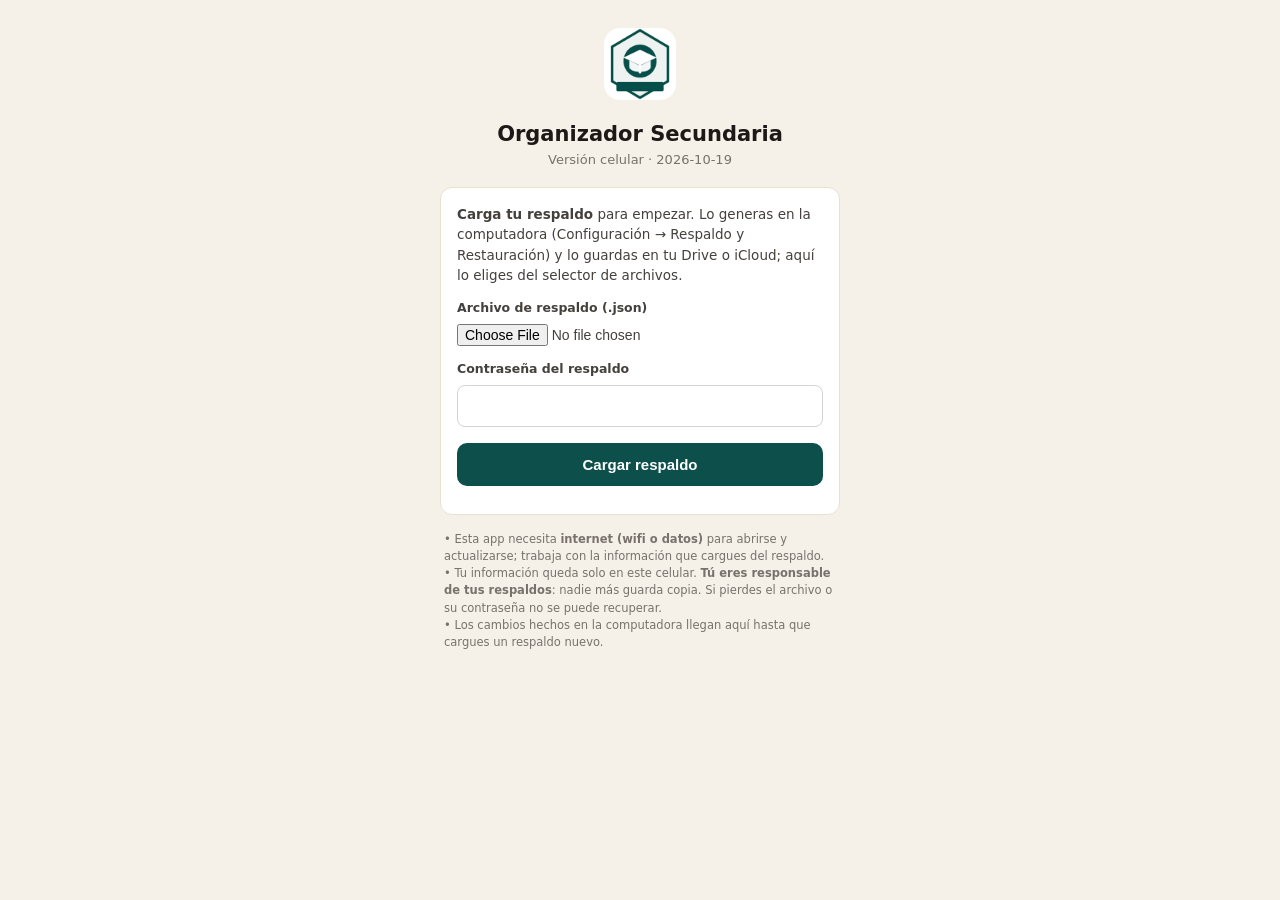
==== app/index.html @ 739a7fe9 "App completa del celular (PWA): puerta de respaldo + licencia con complemento Celular Co-Authored-By" ====
<!DOCTYPE html>
<html lang="es-MX">
<head>
<meta charset="UTF-8">
<meta name="viewport" content="width=device-width,initial-scale=1.0,minimum-scale=1.0,maximum-scale=1.0,user-scalable=no">
<link rel="manifest" href="manifest.json">
<meta name="apple-mobile-web-app-capable" content="yes">
<meta name="apple-mobile-web-app-status-bar-style" content="black-translucent">
<meta name="apple-mobile-web-app-title" content="Organizador Secundaria">
<meta name="theme-color" content="#0d4f4a">
<link href="assets/fonts/plus-jakarta-sans/plus-jakarta-sans.css" rel="stylesheet"><title>Organizador Secundaria</title>
<link rel="stylesheet" href="assets/icons/tabler-icons/tabler-icons.min.css">
<style>
*{box-sizing:border-box}
body{margin:0;background:#faf8f4;font-family:sans-serif}
#layout{display:grid;grid-template-columns:200px 1fr;grid-template-rows:60px 1fr;min-height:100vh;grid-template-areas:"sidebar header" "sidebar main"}
#sidebar{grid-area:sidebar;background:white;border-right:1px solid #e7e1d4;display:flex;flex-direction:column;position:sticky;top:0;height:100vh;overflow-y:auto;z-index:30;transition:transform .25s ease}
#app-header{grid-area:header;background:white;border-bottom:1px solid #e7e1d4;display:flex;align-items:center;padding:0 24px;gap:16px;position:sticky;top:0;z-index:20}
#main-content{grid-area:main;padding:28px 32px 60px;overflow-x:hidden}
#sidebar-overlay{display:none;position:fixed;inset:0;background:rgba(0,0,0,.4);z-index:25}
#sidebar-overlay.open{display:block}
#hamburger{display:none;background:none;border:none;cursor:pointer;padding:6px}
.kpi-grid{display:grid;grid-template-columns:repeat(4,1fr);gap:14px;margin-bottom:22px}
.panel-bottom{display:grid;grid-template-columns:2fr 1fr;gap:16px}
.accesos-grid{display:grid;grid-template-columns:repeat(3,1fr);gap:12px;padding:16px 18px}
.user-email{display:flex;align-items:center;gap:10px;padding:4px 10px 4px 4px;border-radius:20px;border:1px solid #e7e1d4;max-width:220px;overflow:hidden}
.user-email span{font-size:12.5px;font-weight:500;white-space:nowrap;overflow:hidden;text-overflow:ellipsis}
@media(max-width:900px){
#layout{grid-template-columns:1fr;grid-template-areas:"header" "main"}
#sidebar{position:fixed;left:0;top:0;width:260px;height:100vh;transform:translateX(-100%)}
#sidebar.open{transform:translateX(0)}
#hamburger{display:flex;align-items:center;justify-content:center}
#main-content{padding:20px 16px 60px}
.kpi-grid{grid-template-columns:repeat(2,1fr)}
.panel-bottom{grid-template-columns:1fr}
.accesos-grid{grid-template-columns:repeat(2,1fr)}
}
@media(max-width:480px){
#app-header{padding:0 10px;gap:6px}
#main-content{padding:12px 10px 80px}
.kpi-grid{grid-template-columns:repeat(2,1fr);gap:8px}
.accesos-grid{grid-template-columns:repeat(2,1fr);gap:8px}
.user-email{max-width:36px;padding:4px;border:none}
.user-email span{display:none}
#breadcrumb{font-size:12px;font-weight:500;color:#44403c}
}
.agenda-row{display:flex;gap:8px;padding:10px 0;border-bottom:1px solid #f0ece4;align-items:flex-start;flex-wrap:wrap}.agenda-row-hora{font-size:13px;font-weight:600;min-width:70px;padding-top:1px;flex-shrink:0}.agenda-row-texto{flex:1;min-width:0}.agenda-row-btns{display:flex;flex-direction:column;gap:4px;align-items:flex-end;flex-shrink:0}@media(max-width:480px){.agenda-row{gap:6px}.agenda-row-hora{min-width:60px;font-size:12px}.agenda-row-btns{flex-direction:row;width:100%;justify-content:flex-end;margin-top:4px}}</style>
</head>
<body>
<div id="app">Cargando...</div>
<script type="module" src="src/arranque-celular.js"></script>

</body>
</html>
---- app/assets/fonts/plus-jakarta-sans/plus-jakarta-sans.css ----
/* Plus Jakarta Sans, auto-alojada localmente (antes: fonts.googleapis.com).
   Fuente variable v12 (Google Fonts) -- un solo archivo cubre los pesos
   300-700, subconjuntos latin + latin-ext (cubren español completo). */
@font-face {
  font-family: 'Plus Jakarta Sans';
  font-style: normal;
  font-weight: 300 700;
  font-display: swap;
  src: url('./plus-jakarta-sans-latin-ext.woff2') format('woff2');
  unicode-range: U+0100-02BA, U+02BD-02C5, U+02C7-02CC, U+02CE-02D7, U+02DD-02FF, U+0304, U+0308, U+0329, U+1D00-1DBF, U+1E00-1E9F, U+1EF2-1EFF, U+2020, U+20A0-20AB, U+20AD-20C0, U+2113, U+2C60-2C7F, U+A720-A7FF;
}
@font-face {
  font-family: 'Plus Jakarta Sans';
  font-style: normal;
  font-weight: 300 700;
  font-display: swap;
  src: url('./plus-jakarta-sans-latin.woff2') format('woff2');
  unicode-range: U+0000-00FF, U+0131, U+0152-0153, U+02BB-02BC, U+02C6, U+02DA, U+02DC, U+0304, U+0308, U+0329, U+2000-206F, U+20AC, U+2122, U+2191, U+2193, U+2212, U+2215, U+FEFF, U+FFFD;
}
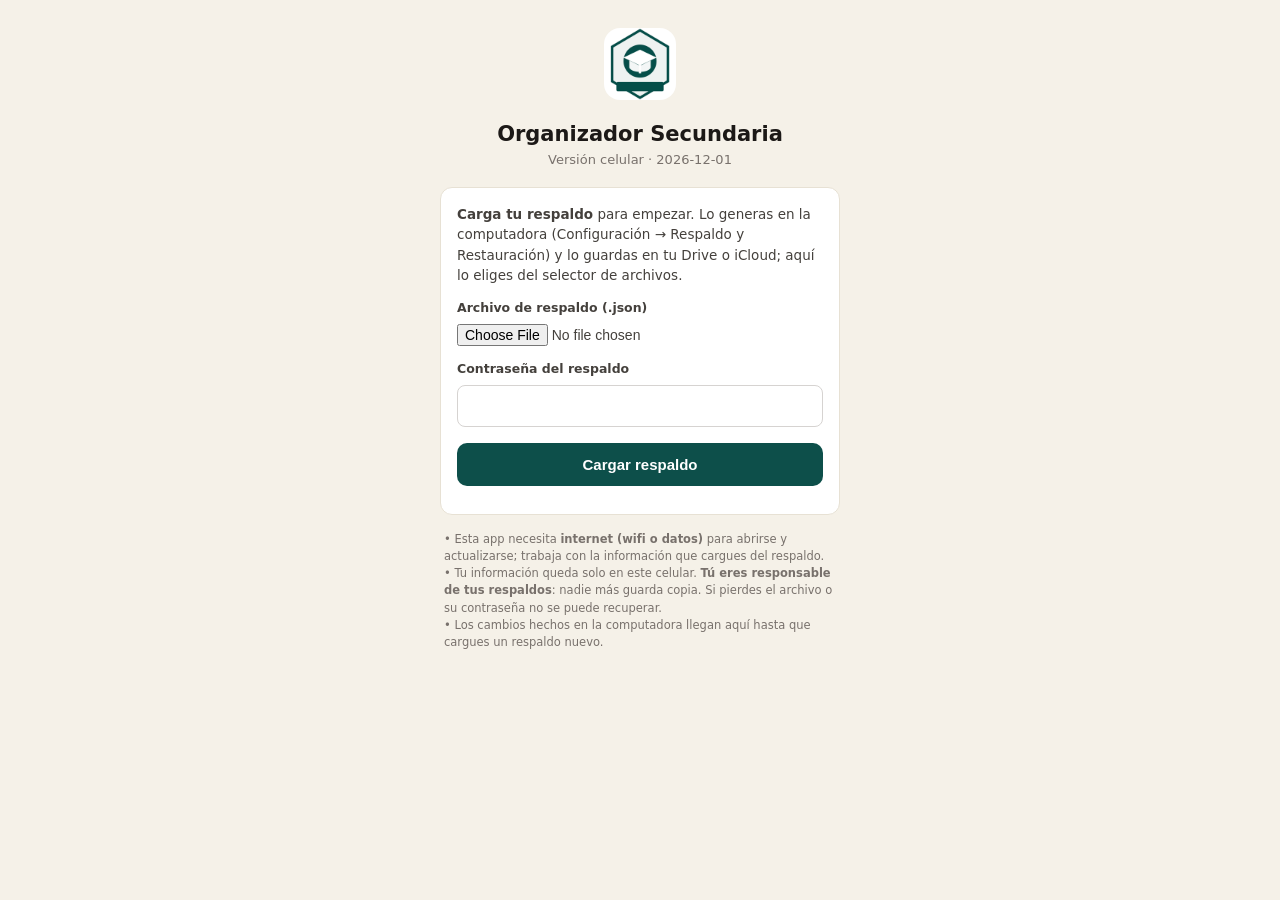
==== commit 2cbbcc68: "App del celular 2026-12-01: Expediente con lista del Personal y buzón sin repetir PIN entre pestañas" ====
--- a/app/index.html
+++ b/app/index.html
@@ -11,6 +11,8 @@
 <link href="assets/fonts/plus-jakarta-sans/plus-jakarta-sans.css" rel="stylesheet"><title>Organizador Secundaria</title>
 <link rel="stylesheet" href="assets/icons/tabler-icons/tabler-icons.min.css">
 <style>
+/* Safari: oculta el botón de «Autorrelleno de Contactos» (menú de contactos de la Mac) en los campos de la app */
+input::-webkit-contacts-auto-fill-button { visibility: hidden; display: none !important; pointer-events: none; position: absolute; right: 0; }
 *{box-sizing:border-box}
 body{margin:0;background:#faf8f4;font-family:sans-serif}
 #layout{display:grid;grid-template-columns:200px 1fr;grid-template-rows:60px 1fr;min-height:100vh;grid-template-areas:"sidebar header" "sidebar main"}
